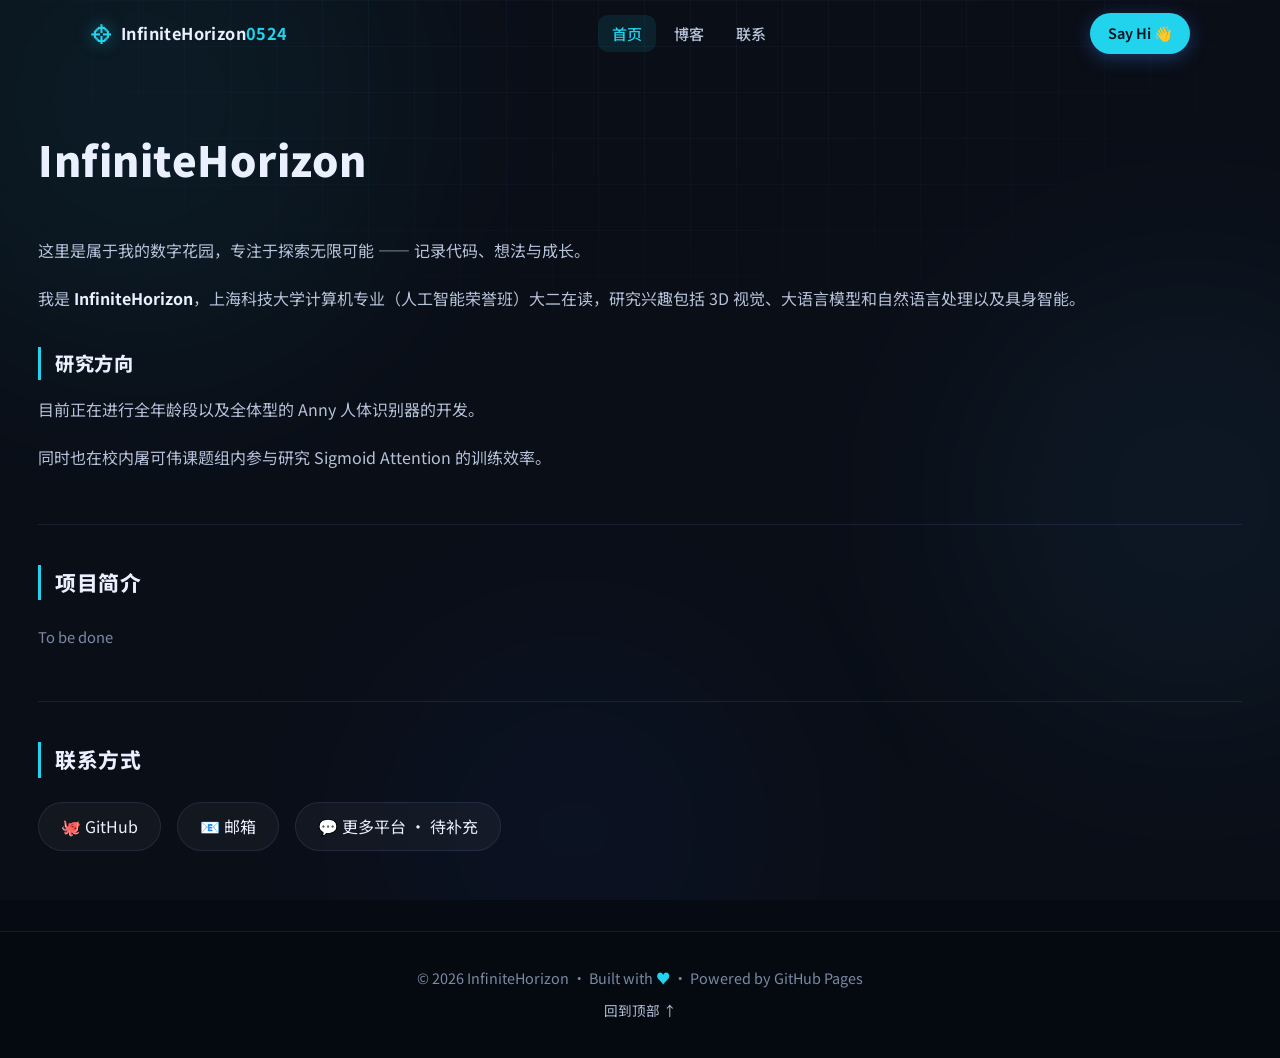
==== index.html @ fd617c14 "Initial Commit" ====
<!DOCTYPE html>
<html lang="zh-CN">
<head>
  <meta charset="UTF-8" />
  <meta name="viewport" content="width=device-width, initial-scale=1.0" />
  <title>InfiniteHorizon · 个人主页</title>
  <meta name="description" content="InfiniteHorizon 的个人主页 —— 开发者、创作者，持续探索无限可能。" />
  <meta name="author" content="InfiniteHorizon" />
  <meta name="theme-color" content="#0a0e17" />
  <meta property="og:title" content="InfiniteHorizon · 个人主页" />
  <meta property="og:description" content="开发者、创作者，持续探索无限可能。" />
  <meta property="og:type" content="website" />
  <!-- 引入字体与样式 -->
  <link rel="preconnect" href="https://fonts.googleapis.com" />
  <link rel="preconnect" href="https://fonts.gstatic.com" crossorigin />
  <link href="https://fonts.googleapis.com/css2?family=JetBrains+Mono:wght@400;500;700&family=Noto+Sans+SC:wght@400;500;700;900&display=swap" rel="stylesheet" />
  <link rel="icon" type="image/png" href="assets/images/favicon.png" />
  <link rel="stylesheet" href="css/style.css" />
</head>
<body>

  <!-- ==================== 背景装饰 ==================== -->
  <div class="bg" aria-hidden="true">
    <div class="bg-grid"></div>
    <div class="bg-orb bg-orb-1"></div>
    <div class="bg-orb bg-orb-2"></div>
    <div class="bg-orb bg-orb-3"></div>
  </div>

  <!-- ==================== 顶部导航 ==================== -->
  <header class="navbar" id="navbar">
    <nav class="nav-inner">
      <a href="#home" class="brand">
        <span class="brand-logo">&#8982;</span>
        <span class="brand-text">InfiniteHorizon<span class="brand-accent">0524</span></span>
      </a>
      <ul class="nav-links" id="navLinks">
        <li><a href="#home" class="nav-link active">首页</a></li>
        <li><a href="blog/index.html" class="nav-link">博客</a></li>
        <li><a href="#contact" class="nav-link">联系</a></li>
      </ul>
      <a href="#contact" class="nav-cta">Say Hi 👋</a>
      <button class="nav-toggle" id="navToggle" aria-label="切换菜单">
        <span></span><span></span><span></span>
      </button>
    </nav>
  </header>

  <main>
    <!-- ==================== 文章式首页：介绍 / 项目 / 博客 / 联系 ==================== -->
    <div class="article" id="home">
      <header class="article-head">
        <h1>InfiniteHorizon</h1>
        
      </header>

      <div class="prose">
        <p>这里是属于我的数字花园，专注于探索无限可能 —— 记录代码、想法与成长。</p>
        <p>我是 <strong>InfiniteHorizon</strong>，上海科技大学计算机专业（人工智能荣誉班）大二在读，研究兴趣包括 3D 视觉、大语言模型和自然语言处理以及具身智能。</p>
        <h2>研究方向</h2>
        <p>目前正在进行全年龄段以及全体型的 Anny 人体识别器的开发。</p>
        <p>同时也在校内屠可伟课题组内参与研究 Sigmoid Attention 的训练效率。</p>
      </div>

      <!-- ==================== 项目简介 ==================== -->
      <section id="projects" class="prose-section">
        <h2>项目简介</h2>
        <p class="prose-item-desc">To be done</p>
      </section>

      <!-- ==================== 联系方式 ==================== -->
      <section id="contact" class="prose-section">
        <h2>联系方式</h2>
        <div class="prose-contact">
          <a href="https://github.com/InfiniteHorizon0524" target="_blank" rel="noopener">🐙 GitHub</a>
          <a href="mailto:you@example.com">📧 邮箱</a>
          <a href="#">💬 更多平台 · 待补充</a>
        </div>
      </section>
    </div>
  </main>

  <!-- ==================== 页脚 ==================== -->
  <footer class="footer">
    <div class="footer-inner">
      <p class="footer-line1">© 2026 InfiniteHorizon · Built with <span class="gradient-text">♥</span> · Powered by GitHub Pages</p>
      <p class="footer-line2">
        <a href="#home">回到顶部 ↑</a>
      </p>
    </div>
  </footer>

  <script src="js/main.js"></script>
</body>
</html>
---- css/style.css ----
/* =====================================================================
   InfiniteHorizon · 个人主页样式
   主题：暗色背景 + 渐变科技风
   结构：1.变量  2.基础  3.背景  4.导航  5.通用区块
        6.Hero  7.关于  8.项目  9.博客  10.联系  11.页脚  12.动画  13.响应式
   ===================================================================== */

/* ---------- 1. 变量 ---------- */
:root {
  --bg-0: #060a12;          /* 页面最底层 */
  --bg-1: #0a0e17;          /* 主背景 */
  --bg-2: #101726;          /* 卡片背景 */
  --bg-glass: rgba(16, 23, 38, 0.55);

  --text-0: #eaf0ff;        /* 主文字 */
  --text-1: #b6c2d9;        /* 次级文字 */
  --text-2: #7c8aa5;        /* 弱文字 */

  --cyan: #22d3ee;       /* 主强调色：电光青 */
  --accent: #22d3ee;     /* 单一强调色（科技风单色主题） */

  /* 兼容旧引用：由「彩色渐变」改为「单色」 */
  --grad: var(--accent);
  --grad-soft: rgba(34, 211, 238, 0.12);

  --border: rgba(120, 150, 220, 0.14);
  --border-bright: rgba(34, 211, 238, 0.4);

  --radius: 16px;
  --shadow: 0 10px 40px rgba(0, 0, 0, 0.45);
  --glow: 0 0 40px rgba(59, 130, 246, 0.25);

  --font-sans: "Noto Sans SC", "PingFang SC", "Microsoft YaHei", system-ui, sans-serif;
  --font-mono: "JetBrains Mono", "Cascadia Code", Consolas, monospace;

  --nav-h: 68px;
}

/* ---------- 2. 基础 ---------- */
* { margin: 0; padding: 0; box-sizing: border-box; }

html { scroll-behavior: smooth; }

body {
  background: var(--bg-0);
  color: var(--text-0);
  font-family: var(--font-sans);
  line-height: 1.7;
  overflow-x: hidden;
  -webkit-font-smoothing: antialiased;
}

a { color: inherit; text-decoration: none; }
ul { list-style: none; }
code {
  font-family: var(--font-mono);
  font-size: 0.9em;
  color: var(--cyan);
  background: rgba(34, 211, 238, 0.1);
  padding: 0.1em 0.4em;
  border-radius: 6px;
}

section { position: relative; }
::selection { background: rgba(34, 211, 238, 0.3); }

/* 滚动条 */
::-webkit-scrollbar { width: 10px; }
::-webkit-scrollbar-track { background: var(--bg-0); }
::-webkit-scrollbar-thumb {
  background: var(--accent);
  border-radius: 10px;
}

/* ---------- 3. 背景装饰 ---------- */
.bg { position: fixed; inset: 0; z-index: -2; overflow: hidden; background: var(--bg-1); }

.bg-grid {
  position: absolute; inset: 0;
  background-image:
    linear-gradient(rgba(80, 120, 200, 0.06) 1px, transparent 1px),
    linear-gradient(90deg, rgba(80, 120, 200, 0.06) 1px, transparent 1px);
  background-size: 46px 46px;
  mask-image: radial-gradient(ellipse 80% 60% at 50% 0%, #000 30%, transparent 75%);
  -webkit-mask-image: radial-gradient(ellipse 80% 60% at 50% 0%, #000 30%, transparent 75%);
}

.bg-orb {
  position: absolute;
  border-radius: 50%;
  filter: blur(110px);
  opacity: 0.5;
  animation: orbFloat 16s ease-in-out infinite alternate;
}
.bg-orb-1 { width: 520px; height: 520px; background: rgba(34, 211, 238, 0.13); top: -160px; left: -120px; }
.bg-orb-2 { width: 460px; height: 460px; background: rgba(56, 189, 248, 0.12); top: 30%; right: -140px; animation-delay: -5s; }
.bg-orb-3 { width: 380px; height: 380px; background: rgba(37, 99, 235, 0.12); bottom: -120px; left: 30%; animation-delay: -9s; }

/* ---------- 4. 顶部导航 ---------- */
.navbar {
  position: fixed; top: 0; left: 0; right: 0;
  height: var(--nav-h);
  z-index: 100;
  display: flex; align-items: center;
  background: transparent;
  transition: background 0.3s ease, box-shadow 0.3s ease, border-color 0.3s ease;
  border-bottom: 1px solid transparent;
}
.navbar.scrolled {
  background: rgba(6, 10, 18, 0.72);
  backdrop-filter: blur(14px);
  -webkit-backdrop-filter: blur(14px);
  border-bottom-color: var(--border);
  box-shadow: 0 6px 30px rgba(0, 0, 0, 0.35);
}

.nav-inner {
  width: min(1100px, 92%);
  margin: 0 auto;
  display: flex; align-items: center; justify-content: space-between;
  gap: 16px;
}

.brand { display: flex; align-items: center; gap: 10px; font-weight: 700; font-size: 1.02rem; }
.brand-logo {
  font-size: 1.3rem; line-height: 1;
  background: var(--grad);
  -webkit-background-clip: text; background-clip: text;
  -webkit-text-fill-color: transparent;
  filter: drop-shadow(0 0 8px rgba(34, 211, 238, 0.5));
}
.brand-text { letter-spacing: 0.4px; white-space: nowrap; }
.brand-accent {
  background: var(--grad);
  -webkit-background-clip: text; background-clip: text;
  -webkit-text-fill-color: transparent;
}

.nav-links { display: flex; align-items: center; gap: 4px; }
.nav-link {
  padding: 8px 14px;
  border-radius: 10px;
  color: var(--text-1);
  font-size: 0.94rem;
  font-weight: 500;
  transition: color 0.25s ease, background 0.25s ease;
}
.nav-link:hover { color: var(--text-0); background: rgba(255, 255, 255, 0.06); }
.nav-link.active {
  color: var(--cyan);
  background: rgba(34, 211, 238, 0.1);
}

.nav-cta {
  padding: 8px 18px;
  border-radius: 999px;
  font-size: 0.9rem; font-weight: 600;
  color: #04121a;
  background: var(--grad);
  box-shadow: 0 4px 18px rgba(59, 130, 246, 0.35);
  transition: transform 0.25s ease, box-shadow 0.25s ease;
  white-space: nowrap;
}
.nav-cta:hover { transform: translateY(-2px); box-shadow: 0 8px 26px rgba(59, 130, 246, 0.5); }

/* 汉堡按钮 */
.nav-toggle {
  display: none;
  flex-direction: column; justify-content: center; gap: 5px;
  width: 42px; height: 42px;
  background: transparent; border: none; cursor: pointer;
  padding: 10px;
}
.nav-toggle span {
  display: block; height: 2px; width: 100%;
  background: var(--text-0);
  border-radius: 2px;
  transition: transform 0.3s ease, opacity 0.3s ease;
}
.nav-toggle.open span:nth-child(1) { transform: translateY(7px) rotate(45deg); }
.nav-toggle.open span:nth-child(2) { opacity: 0; }
.nav-toggle.open span:nth-child(3) { transform: translateY(-7px) rotate(-45deg); }

/* ---------- 5. 通用区块 ---------- */
.section { padding: 110px 0; scroll-margin-top: var(--nav-h); }

.section-inner { width: min(1100px, 92%); margin: 0 auto; }

.section-head { text-align: center; margin-bottom: 56px; }
.section-tag {
  font-family: var(--font-mono);
  font-size: 0.82rem;
  color: var(--cyan);
  background: rgba(34, 211, 238, 0.08);
  border: 1px solid rgba(34, 211, 238, 0.2);
  padding: 4px 14px; border-radius: 999px;
  display: inline-block; margin-bottom: 16px;
  letter-spacing: 0.5px;
}
.section-title {
  font-size: clamp(1.7rem, 4vw, 2.4rem);
  font-weight: 900; letter-spacing: 0.5px;
  background: var(--grad);
  -webkit-background-clip: text; background-clip: text;
  -webkit-text-fill-color: transparent;
}
.section-desc { color: var(--text-2); margin-top: 10px; font-size: 1rem; }

.section-more { text-align: center; margin-top: 44px; }

.card {
  background: var(--bg-glass);
  border: 1px solid var(--border);
  border-radius: var(--radius);
  backdrop-filter: blur(10px);
  -webkit-backdrop-filter: blur(10px);
  box-shadow: var(--shadow);
  transition: transform 0.3s ease, border-color 0.3s ease, box-shadow 0.3s ease;
}
.card:hover {
  transform: translateY(-6px);
  border-color: var(--border-bright);
  box-shadow: var(--shadow), var(--glow);
}

.gradient-text {
  background: var(--grad);
  -webkit-background-clip: text; background-clip: text;
  -webkit-text-fill-color: transparent;
}

/* ---------- 6. Hero ---------- */
.hero {
  min-height: 100vh;
  display: flex; align-items: center; justify-content: center;
  padding: 120px 0 80px;
  scroll-margin-top: 0;
}
.hero-inner { width: min(820px, 92%); margin: 0 auto; text-align: center; }

.hero-kicker {
  font-family: var(--font-mono);
  color: var(--text-2);
  font-size: 0.95rem;
  letter-spacing: 1px;
  margin-bottom: 22px;
}
.hero-title {
  font-size: clamp(2.1rem, 6vw, 3.6rem);
  font-weight: 900; line-height: 1.25;
  margin-bottom: 18px;
  letter-spacing: 0.5px;
}
.hero-typed {
  font-family: var(--font-mono);
  font-size: clamp(1rem, 2.6vw, 1.35rem);
  color: var(--text-1);
  margin-bottom: 26px;
  min-height: 1.8em;
}
.typed-prefix { color: var(--cyan); font-weight: 700; margin-right: 8px; }
.typed { color: var(--text-0); }
.caret {
  display: inline-block; width: 2px; margin-left: 2px;
  color: var(--cyan);
  animation: blink 1s step-end infinite;
}

.hero-sub {
  color: var(--text-1);
  font-size: 1.05rem;
  max-width: 620px; margin: 0 auto 34px;
}

.hero-actions { display: flex; justify-content: center; gap: 14px; flex-wrap: wrap; margin-bottom: 30px; }

.btn {
  display: inline-block;
  padding: 12px 28px;
  border-radius: 999px;
  font-weight: 600; font-size: 0.98rem;
  transition: transform 0.25s ease, box-shadow 0.25s ease, background 0.25s ease, border-color 0.25s ease;
  cursor: pointer;
}
.btn-primary {
  color: #04121a;
  background: var(--grad);
  box-shadow: 0 6px 24px rgba(59, 130, 246, 0.4);
}
.btn-primary:hover { transform: translateY(-3px); box-shadow: 0 10px 34px rgba(59, 130, 246, 0.55); }

.btn-ghost {
  color: var(--text-0);
  border: 1px solid var(--border-bright);
  background: rgba(34, 211, 238, 0.05);
}
.btn-ghost:hover {
  transform: translateY(-3px);
  border-color: var(--cyan);
  background: rgba(34, 211, 238, 0.12);
}

.btn-mini {
  padding: 7px 16px; font-size: 0.85rem; border-radius: 999px;
  color: var(--text-0);
  border: 1px solid var(--border-bright);
  background: rgba(34, 211, 238, 0.06);
  transition: transform 0.25s ease, background 0.25s ease, border-color 0.25s ease;
  cursor: pointer;
}
.btn-mini:hover { transform: translateY(-2px); border-color: var(--cyan); background: rgba(34, 211, 238, 0.14); }
.btn-mini.btn-ghost { border-color: var(--border); background: rgba(255,255,255,0.03); }
.btn-mini.btn-ghost:hover { border-color: var(--text-2); background: rgba(255,255,255,0.08); }

.hero-meta { display: flex; justify-content: center; gap: 10px; flex-wrap: wrap; }
.meta-chip {
  padding: 6px 16px;
  border-radius: 999px;
  border: 1px solid var(--border);
  background: rgba(255, 255, 255, 0.04);
  color: var(--text-1);
  font-size: 0.85rem;
  transition: border-color 0.25s ease, color 0.25s ease;
}
.meta-chip:hover { border-color: var(--border-bright); color: var(--text-0); }

/* 滚动提示 */
.scroll-hint {
  position: absolute; bottom: 34px; left: 50%; transform: translateX(-50%);
  opacity: 0.7;
  animation: fadeUp 2s ease-in-out infinite;
}
.scroll-mouse {
  display: block; width: 26px; height: 42px;
  border: 2px solid var(--text-2); border-radius: 14px;
  position: relative;
}
.scroll-dot {
  position: absolute; top: 8px; left: 50%; transform: translateX(-50%);
  width: 4px; height: 8px; border-radius: 4px;
  background: var(--cyan);
  animation: scrollDot 1.6s ease-in-out infinite;
}

/* ---------- 7. 关于我 ---------- */
.about-grid {
  display: grid; grid-template-columns: 1fr 1.2fr; gap: 28px;
}
.about-card { padding: 40px 34px; text-align: center; }
.about-avatar {
  width: 120px; height: 120px; margin: 0 auto 22px;
  border-radius: 50%;
  background: var(--grad);
  padding: 3px;
}
.avatar-placeholder {
  width: 100%; height: 100%;
  display: flex; align-items: center; justify-content: center;
  border-radius: 50%;
  background: var(--bg-1);
  font-weight: 900; font-size: 2.4rem; letter-spacing: 1px;
  color: var(--text-0);
}
.about-card h3 { font-size: 1.35rem; font-weight: 800; }
.about-role { color: var(--cyan); font-size: 0.95rem; margin: 6px 0 18px; }
.about-bio { color: var(--text-1); font-size: 0.98rem; text-align: left; }

.about-stats { padding: 40px 34px; }
.card-title { font-size: 1.1rem; margin-bottom: 26px; font-weight: 700; letter-spacing: 0.5px; }

.skill { margin-bottom: 22px; }
.skill:last-child { margin-bottom: 0; }
.skill-head {
  display: flex; justify-content: space-between;
  font-size: 0.9rem; color: var(--text-1); margin-bottom: 8px;
}
.skill-pct { font-family: var(--font-mono); color: var(--cyan); }
.skill-bar {
  height: 8px; border-radius: 99px;
  background: rgba(255, 255, 255, 0.06);
  overflow: hidden;
}
.skill-fill {
  display: block; height: 100%; width: 0;
  border-radius: 99px;
  background: var(--grad);
  box-shadow: 0 0 12px rgba(34, 211, 238, 0.5);
  transition: width 1.2s cubic-bezier(0.22, 1, 0.36, 1);
}

/* ---------- 8. 项目 ---------- */
.projects-grid {
  display: grid; grid-template-columns: repeat(auto-fill, minmax(250px, 1fr)); gap: 24px;
}
.project-card { padding: 28px 26px; display: flex; flex-direction: column; }
.project-top {
  display: flex; align-items: center; justify-content: space-between; margin-bottom: 18px;
}
.project-icon { font-size: 1.8rem; }
.project-lang {
  font-family: var(--font-mono); font-size: 0.75rem;
  color: var(--accent);
  background: rgba(34, 211, 238, 0.1);
  border: 1px solid rgba(34, 211, 238, 0.25);
  padding: 3px 10px; border-radius: 999px;
}
.project-title { font-size: 1.12rem; font-weight: 700; margin-bottom: 10px; }
.project-desc { color: var(--text-1); font-size: 0.92rem; flex: 1; margin-bottom: 18px; }
.project-meta {
  display: flex; gap: 18px;
  font-family: var(--font-mono); font-size: 0.82rem; color: var(--text-2);
  margin-bottom: 18px;
}
.project-links { display: flex; gap: 10px; }

/* ---------- 9. 博客 ---------- */
.blog-list { display: flex; flex-direction: column; gap: 18px; }
.blog-item {
  display: flex; align-items: center; gap: 24px;
  padding: 22px 28px;
}
.blog-item:hover .blog-title { color: var(--cyan); }
.blog-date {
  display: flex; flex-direction: column; align-items: center; justify-content: center;
  min-width: 64px; padding: 10px 6px;
  border-radius: 12px;
  background: var(--grad-soft);
  border: 1px solid var(--border);
}
.blog-day { font-size: 1.4rem; font-weight: 900; line-height: 1.1; }
.blog-month { font-size: 0.78rem; color: var(--text-2); text-transform: uppercase; letter-spacing: 1px; }
.blog-body { flex: 1; }
.blog-title { font-size: 1.08rem; font-weight: 700; transition: color 0.25s ease; }
.blog-excerpt { color: var(--text-2); font-size: 0.9rem; margin: 6px 0 8px; }
.blog-tag {
  font-size: 0.75rem; color: var(--cyan);
  background: rgba(34, 211, 238, 0.1);
  padding: 2px 10px; border-radius: 999px;
}
.blog-arrow { font-size: 1.3rem; color: var(--text-2); transition: transform 0.25s ease, color 0.25s ease; }
.blog-item:hover .blog-arrow { transform: translateX(6px); color: var(--cyan); }

/* ---------- 10. 联系 ---------- */
.contact-grid {
  display: grid; grid-template-columns: repeat(auto-fit, minmax(230px, 1fr)); gap: 24px;
}
.contact-card { padding: 34px 28px; text-align: center; }
.contact-icon { font-size: 2.2rem; display: block; margin-bottom: 12px; }
.contact-card h3 { font-size: 1.1rem; font-weight: 700; margin-bottom: 6px; }
.contact-card p { color: var(--text-2); font-size: 0.9rem; margin-bottom: 18px; }

/* ---------- 11. 页脚 ---------- */
.footer {
  border-top: 1px solid var(--border);
  padding: 34px 0;
  text-align: center;
  background: rgba(6, 10, 18, 0.6);
}
.footer-inner { width: min(1100px, 92%); margin: 0 auto; }
.footer-line1 { color: var(--text-2); font-size: 0.9rem; }
.footer-line2 { margin-top: 6px; }
.footer-line2 a { color: var(--text-1); font-size: 0.85rem; transition: color 0.25s ease; }
.footer-line2 a:hover { color: var(--cyan); }

/* ---------- 12. 动画 ---------- */
@keyframes blink { 50% { opacity: 0; } }
@keyframes orbFloat {
  from { transform: translate(0, 0) scale(1); }
  to   { transform: translate(40px, -30px) scale(1.15); }
}
@keyframes scrollDot {
  0%   { transform: translate(-50%, 0); opacity: 1; }
  70%  { transform: translate(-50%, 16px); opacity: 0; }
  100% { transform: translate(-50%, 0); opacity: 0; }
}
@keyframes fadeUp {
  0%, 100% { transform: translateX(-50%) translateY(0); }
  50%      { transform: translateX(-50%) translateY(8px); }
}

/* 滚动显现 */
.reveal {
  opacity: 0;
  transform: translateY(28px);
  transition: opacity 0.7s ease, transform 0.7s ease;
}
.reveal.visible { opacity: 1; transform: translateY(0); }

/* ---------- 13. 响应式 ---------- */
@media (max-width: 860px) {
  .nav-links, .nav-cta { display: none; }
  .nav-toggle { display: flex; }

  .nav-links.open {
    display: flex;
    position: absolute; top: var(--nav-h); left: 0; right: 0;
    flex-direction: column; align-items: stretch; gap: 4px;
    padding: 16px 4%;
    background: rgba(6, 10, 18, 0.95);
    backdrop-filter: blur(16px);
    -webkit-backdrop-filter: blur(16px);
    border-bottom: 1px solid var(--border);
    animation: menuDrop 0.3s ease;
  }
  .nav-link { padding: 12px 16px; }
  .nav-link.active { background: rgba(34, 211, 238, 0.12); }

  .about-grid { grid-template-columns: 1fr; }
  .blog-item { flex-wrap: wrap; }
  .blog-arrow { display: none; }
}

@media (max-width: 560px) {
  .section { padding: 80px 0; }
  .hero-actions .btn { padding: 11px 22px; }
  .contact-grid { grid-template-columns: 1fr; }
}

@keyframes menuDrop {
  from { opacity: 0; transform: translateY(-10px); }
  to   { opacity: 1; transform: translateY(0); }
}

/* 减少动效偏好 */
@media (prefers-reduced-motion: reduce) {
  * { animation: none !important; transition: none !important; }
  .reveal { opacity: 1; transform: none; }
}

/* ---------- 14. 子页面（博客 / 404） ---------- */
.subpage .navbar { background: rgba(6, 10, 18, 0.72); backdrop-filter: blur(14px); border-bottom-color: var(--border); }

.subpage-hero { padding-top: calc(var(--nav-h) + 60px); min-height: auto; }

/* 博客分类筛选 */
.blog-filters { display: flex; justify-content: center; gap: 10px; flex-wrap: wrap; margin-bottom: 36px; }
.filter-chip {
  padding: 7px 18px;
  border-radius: 999px;
  border: 1px solid var(--border);
  background: rgba(255, 255, 255, 0.04);
  color: var(--text-1);
  font-size: 0.88rem; font-family: var(--font-sans);
  cursor: pointer;
  transition: all 0.25s ease;
}
.filter-chip:hover { border-color: var(--border-bright); color: var(--text-0); }
.filter-chip.active {
  background: var(--grad);
  color: #04121a;
  border-color: transparent;
  font-weight: 600;
}

.page-list { margin-bottom: 20px; }

/* 404 页 */
.error-page {
  min-height: 100vh;
  display: flex; align-items: center; justify-content: center;
  padding: 60px 0;
}
.error-inner { width: min(640px, 92%); margin: 0 auto; text-align: center; }
.error-code {
  font-family: var(--font-mono);
  font-size: clamp(6rem, 22vw, 11rem);
  font-weight: 900; line-height: 1;
  letter-spacing: 4px;
  color: var(--text-0);
  text-shadow: 0 0 60px rgba(59, 130, 246, 0.35);
  margin-bottom: 16px;
}
.error-title { font-size: clamp(1.5rem, 4vw, 2rem); font-weight: 800; margin-bottom: 14px; }
.error-desc { color: var(--text-1); margin-bottom: 32px; }

/* ---------- 15. 文章式排版（首页） ---------- */
.article {
  width: min(1280px, 94%);
  margin: 0 auto;
  padding: calc(var(--nav-h) + 56px) 0 80px;
  scroll-margin-top: var(--nav-h);
}

.article-head { margin-bottom: 40px; }
.article-head h1 {
  font-size: clamp(2rem, 5vw, 2.6rem);
  font-weight: 900;
  letter-spacing: 0.5px;
  margin-bottom: 10px;
}
.article-role { color: var(--accent); font-weight: 600; font-size: 1.05rem; margin-bottom: 12px; }
.article-meta { color: var(--text-2); font-size: 0.9rem; }
.article-meta a { color: var(--text-1); border-bottom: 1px solid var(--border-bright); transition: color 0.25s ease; }
.article-meta a:hover { color: var(--accent); }
.meta-sep { margin: 0 8px; opacity: 0.6; }

.prose p {
  color: var(--text-1);
  font-size: 1rem;
  line-height: 1.9;
  margin-bottom: 1.1em;
}
.prose p:last-child { margin-bottom: 0; }
.prose strong { color: var(--text-0); }
.prose h2 {
  font-size: 1.2rem;
  font-weight: 800;
  letter-spacing: 0.5px;
  margin: 34px 0 14px;
  padding-left: 14px;
  border-left: 3px solid var(--accent);
}

.prose-section {
  margin-top: 52px;
  padding-top: 40px;
  border-top: 1px solid var(--border);
  scroll-margin-top: calc(var(--nav-h) + 12px);
}
.prose-section h2 {
  font-size: 1.3rem;
  font-weight: 800;
  letter-spacing: 0.5px;
  margin-bottom: 24px;
  padding-left: 14px;
  border-left: 3px solid var(--accent);
}

.prose-list { list-style: none; }
.prose-item {
  padding: 16px 0;
  border-bottom: 1px dashed var(--border);
}
.prose-item:last-child { border-bottom: none; }
.prose-item-title {
  font-weight: 700;
  font-size: 1.06rem;
  color: var(--text-0);
  transition: color 0.25s ease;
}
.prose-item-title:hover { color: var(--accent); }
.prose-tag {
  font-family: var(--font-mono);
  font-size: 0.7rem;
  color: var(--accent);
  background: rgba(34, 211, 238, 0.1);
  border: 1px solid rgba(34, 211, 238, 0.25);
  padding: 2px 10px;
  border-radius: 999px;
  margin-left: 10px;
  vertical-align: 2px;
  white-space: nowrap;
}
.prose-item-desc { color: var(--text-2); font-size: 0.92rem; margin: 6px 0 0; max-width: 76ch; }
.prose-item-meta {
  color: var(--text-2);
  font-size: 0.85rem;
  margin-left: 10px;
  font-family: var(--font-mono);
}
.prose-more { margin-top: 22px; font-size: 0.95rem; }
.prose-more a { color: var(--accent); transition: opacity 0.25s ease; }
.prose-more a:hover { opacity: 0.8; }

.prose-contact { display: flex; gap: 16px; flex-wrap: wrap; }
.prose-contact a {
  color: var(--text-0);
  border: 1px solid var(--border);
  border-radius: 999px;
  padding: 10px 22px;
  background: rgba(255, 255, 255, 0.04);
  transition: border-color 0.25s ease, color 0.25s ease, transform 0.25s ease;
}
.prose-contact a:hover { border-color: var(--accent); color: var(--accent); transform: translateY(-2px); }

@media (max-width: 560px) {
  .article { padding-top: calc(var(--nav-h) + 32px); }
  .prose-item-desc { margin-top: 8px; }
  .prose-tag { margin-left: 0; margin-top: 6px; display: inline-block; }
}
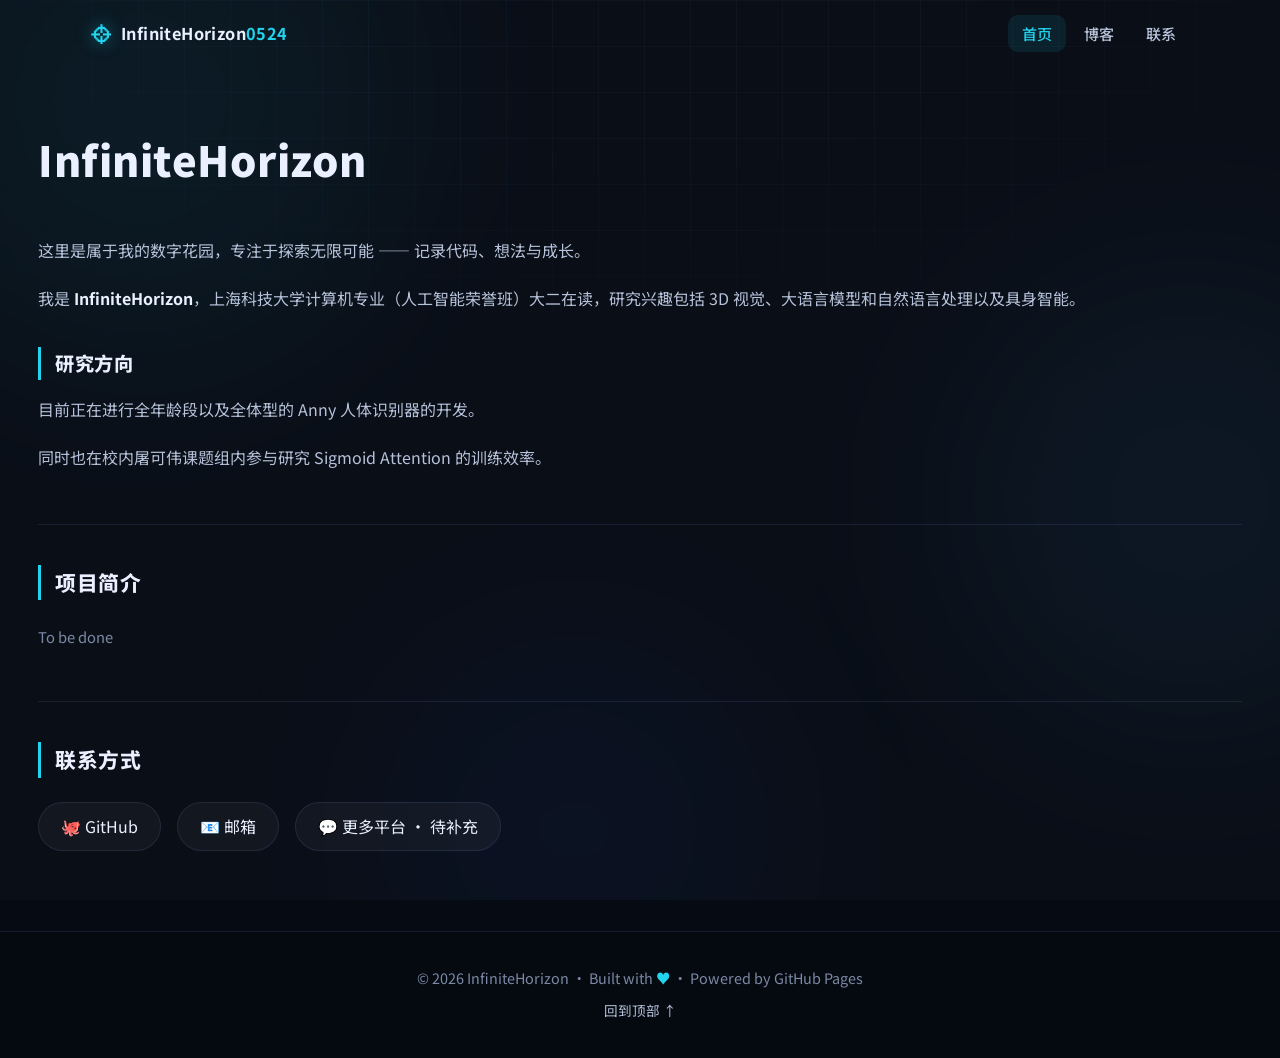
==== commit 666f43e0: "update frontier" ====
--- a/index.html
+++ b/index.html
@@ -39,10 +39,7 @@
         <li><a href="blog/index.html" class="nav-link">博客</a></li>
         <li><a href="#contact" class="nav-link">联系</a></li>
       </ul>
-      <a href="#contact" class="nav-cta">Say Hi 👋</a>
-      <button class="nav-toggle" id="navToggle" aria-label="切换菜单">
-        <span></span><span></span><span></span>
-      </button>
+      
     </nav>
   </header>
 
@@ -73,7 +70,7 @@
         <h2>联系方式</h2>
         <div class="prose-contact">
           <a href="https://github.com/InfiniteHorizon0524" target="_blank" rel="noopener">🐙 GitHub</a>
-          <a href="mailto:you@example.com">📧 邮箱</a>
+          <a href="mailto:jiangxy2025@shanghaitech.edu.cn">📧 邮箱</a>
           <a href="#">💬 更多平台 · 待补充</a>
         </div>
       </section>
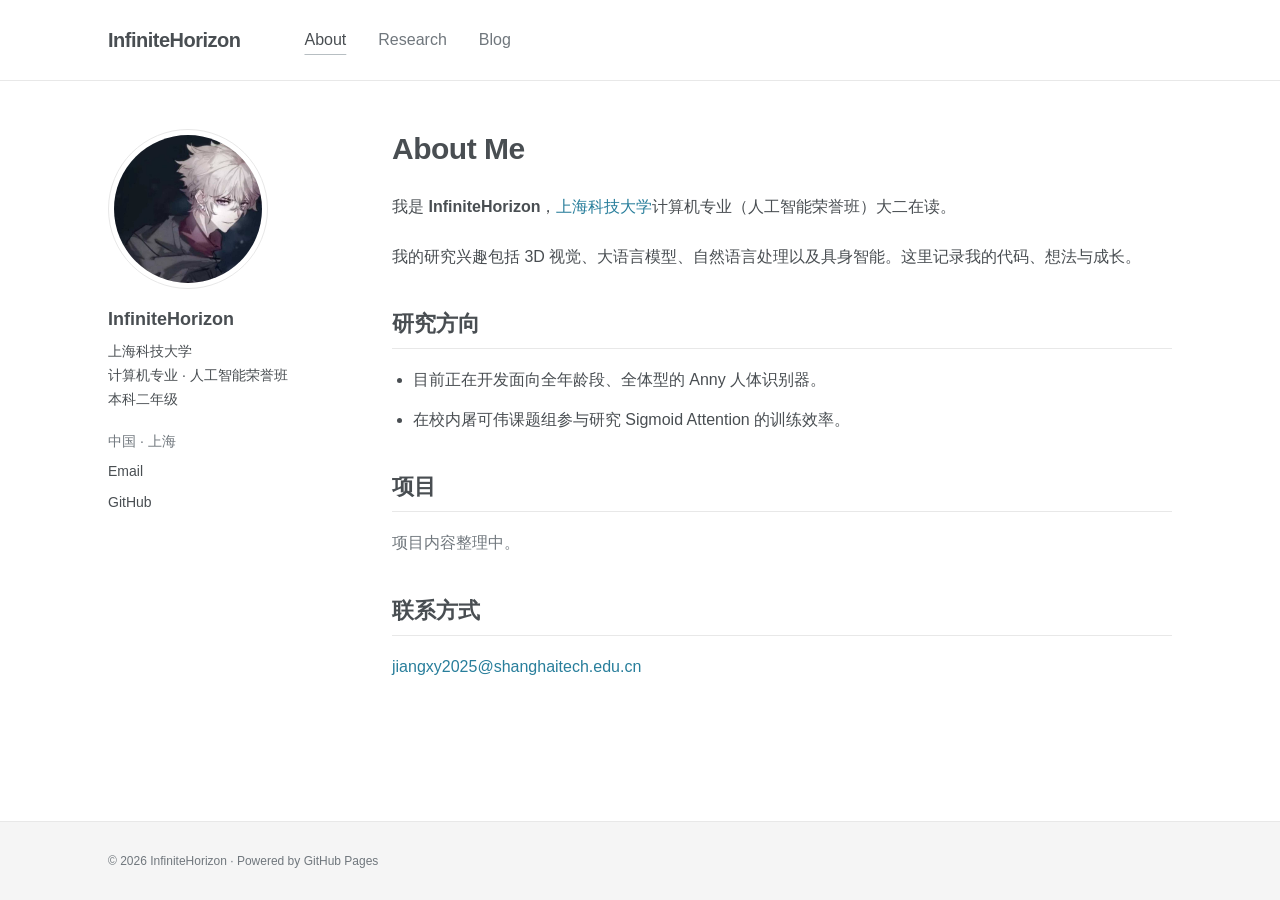
==== commit 46b0fa37: "change ui" ====
--- a/index.html
+++ b/index.html
@@ -4,89 +4,59 @@
   <meta charset="UTF-8" />
   <meta name="viewport" content="width=device-width, initial-scale=1.0" />
   <title>InfiniteHorizon · 个人主页</title>
-  <meta name="description" content="InfiniteHorizon 的个人主页 —— 开发者、创作者，持续探索无限可能。" />
-  <meta name="author" content="InfiniteHorizon" />
-  <meta name="theme-color" content="#0a0e17" />
-  <meta property="og:title" content="InfiniteHorizon · 个人主页" />
-  <meta property="og:description" content="开发者、创作者，持续探索无限可能。" />
-  <meta property="og:type" content="website" />
-  <!-- 引入字体与样式 -->
-  <link rel="preconnect" href="https://fonts.googleapis.com" />
-  <link rel="preconnect" href="https://fonts.gstatic.com" crossorigin />
-  <link href="https://fonts.googleapis.com/css2?family=JetBrains+Mono:wght@400;500;700&family=Noto+Sans+SC:wght@400;500;700;900&display=swap" rel="stylesheet" />
+  <meta name="description" content="InfiniteHorizon，上海科技大学计算机专业本科生。研究兴趣包括 3D 视觉、大语言模型、自然语言处理与具身智能。" />
+  <meta name="theme-color" content="#ffffff" />
   <link rel="icon" type="image/png" href="assets/images/favicon.png" />
   <link rel="stylesheet" href="css/style.css" />
 </head>
 <body>
-
-  <!-- ==================== 背景装饰 ==================== -->
-  <div class="bg" aria-hidden="true">
-    <div class="bg-grid"></div>
-    <div class="bg-orb bg-orb-1"></div>
-    <div class="bg-orb bg-orb-2"></div>
-    <div class="bg-orb bg-orb-3"></div>
-  </div>
-
-  <!-- ==================== 顶部导航 ==================== -->
-  <header class="navbar" id="navbar">
-    <nav class="nav-inner">
-      <a href="#home" class="brand">
-        <span class="brand-logo">&#8982;</span>
-        <span class="brand-text">InfiniteHorizon<span class="brand-accent">0524</span></span>
-      </a>
-      <ul class="nav-links" id="navLinks">
-        <li><a href="#home" class="nav-link active">首页</a></li>
-        <li><a href="blog/index.html" class="nav-link">博客</a></li>
-        <li><a href="#contact" class="nav-link">联系</a></li>
+  <a class="skip-link" href="#main">跳转到正文</a>
+  <header class="masthead">
+    <nav class="navigation" aria-label="主导航">
+      <a class="site-title" href="./">InfiniteHorizon</a>
+      <ul class="nav-links">
+        <li><a href="./" aria-current="page">About</a></li>
+        <li><a href="./#research">Research</a></li>
+        <li><a href="blog/index.html">Blog</a></li>
       </ul>
-      
     </nav>
   </header>
-
-  <main>
-    <!-- ==================== 文章式首页：介绍 / 项目 / 博客 / 联系 ==================== -->
-    <div class="article" id="home">
-      <header class="article-head">
-        <h1>InfiniteHorizon</h1>
-        
-      </header>
-
-      <div class="prose">
-        <p>这里是属于我的数字花园，专注于探索无限可能 —— 记录代码、想法与成长。</p>
-        <p>我是 <strong>InfiniteHorizon</strong>，上海科技大学计算机专业（人工智能荣誉班）大二在读，研究兴趣包括 3D 视觉、大语言模型和自然语言处理以及具身智能。</p>
-        <h2>研究方向</h2>
-        <p>目前正在进行全年龄段以及全体型的 Anny 人体识别器的开发。</p>
-        <p>同时也在校内屠可伟课题组内参与研究 Sigmoid Attention 的训练效率。</p>
+  <main class="page-layout" id="main">
+    <aside class="profile" aria-label="个人信息">
+      <img class="profile-avatar" src="assets/images/icon.jpg" alt="InfiniteHorizon 的头像" width="160" height="160" />
+      <div class="profile-info">
+        <h2 class="profile-name">InfiniteHorizon</h2>
+        <p class="profile-bio">上海科技大学<br />计算机专业 · 人工智能荣誉班<br />本科二年级</p>
+        <ul class="profile-links">
+          <li class="profile-location">中国 · 上海</li>
+          <li><a href="mailto:jiangxy2025@shanghaitech.edu.cn">Email</a></li>
+          <li><a href="https://github.com/InfiniteHorizon0524" target="_blank" rel="noopener noreferrer">GitHub</a></li>
+        </ul>
       </div>
-
-      <!-- ==================== 项目简介 ==================== -->
-      <section id="projects" class="prose-section">
-        <h2>项目简介</h2>
-        <p class="prose-item-desc">To be done</p>
+    </aside>
+    <article class="page-content" id="home">
+      <h1>About Me</h1>
+      <p>我是 <strong>InfiniteHorizon</strong>，<a href="https://www.shanghaitech.edu.cn/">上海科技大学</a>计算机专业（人工智能荣誉班）大二在读。</p>
+      <p>我的研究兴趣包括 3D 视觉、大语言模型、自然语言处理以及具身智能。这里记录我的代码、想法与成长。</p>
+      <section id="research" aria-labelledby="research-title">
+        <h2 id="research-title">研究方向</h2>
+        <ul class="research-list">
+          <li>目前正在开发面向全年龄段、全体型的 Anny 人体识别器。</li>
+          <li>在校内屠可伟课题组参与研究 Sigmoid Attention 的训练效率。</li>
+        </ul>
       </section>
-
-      <!-- ==================== 联系方式 ==================== -->
-      <section id="contact" class="prose-section">
-        <h2>联系方式</h2>
-        <div class="prose-contact">
-          <a href="https://github.com/InfiniteHorizon0524" target="_blank" rel="noopener">🐙 GitHub</a>
-          <a href="mailto:jiangxy2025@shanghaitech.edu.cn">📧 邮箱</a>
-          <a href="#">💬 更多平台 · 待补充</a>
-        </div>
+      <section id="projects" aria-labelledby="projects-title">
+        <h2 id="projects-title">项目</h2>
+        <p class="muted">项目内容整理中。</p>
       </section>
-    </div>
+      <section id="contact" aria-labelledby="contact-title">
+        <h2 id="contact-title">联系方式</h2>
+        <p><a href="mailto:jiangxy2025@shanghaitech.edu.cn">jiangxy2025@shanghaitech.edu.cn</a></p>
+      </section>
+    </article>
   </main>
-
-  <!-- ==================== 页脚 ==================== -->
   <footer class="footer">
-    <div class="footer-inner">
-      <p class="footer-line1">© 2026 InfiniteHorizon · Built with <span class="gradient-text">♥</span> · Powered by GitHub Pages</p>
-      <p class="footer-line2">
-        <a href="#home">回到顶部 ↑</a>
-      </p>
-    </div>
+    <div class="footer-inner">© 2026 InfiniteHorizon · Powered by <a href="https://pages.github.com/">GitHub Pages</a></div>
   </footer>
-
-  <script src="js/main.js"></script>
 </body>
 </html>
--- a/css/style.css
+++ b/css/style.css
@@ -1,680 +1,100 @@
-/* =====================================================================
-   InfiniteHorizon · 个人主页样式
-   主题：暗色背景 + 渐变科技风
-   结构：1.变量  2.基础  3.背景  4.导航  5.通用区块
-        6.Hero  7.关于  8.项目  9.博客  10.联系  11.页脚  12.动画  13.响应式
-   ===================================================================== */
-
-/* ---------- 1. 变量 ---------- */
 :root {
-  --bg-0: #060a12;          /* 页面最底层 */
-  --bg-1: #0a0e17;          /* 主背景 */
-  --bg-2: #101726;          /* 卡片背景 */
-  --bg-glass: rgba(16, 23, 38, 0.55);
-
-  --text-0: #eaf0ff;        /* 主文字 */
-  --text-1: #b6c2d9;        /* 次级文字 */
-  --text-2: #7c8aa5;        /* 弱文字 */
-
-  --cyan: #22d3ee;       /* 主强调色：电光青 */
-  --accent: #22d3ee;     /* 单一强调色（科技风单色主题） */
-
-  /* 兼容旧引用：由「彩色渐变」改为「单色」 */
-  --grad: var(--accent);
-  --grad-soft: rgba(34, 211, 238, 0.12);
-
-  --border: rgba(120, 150, 220, 0.14);
-  --border-bright: rgba(34, 211, 238, 0.4);
-
-  --radius: 16px;
-  --shadow: 0 10px 40px rgba(0, 0, 0, 0.45);
-  --glow: 0 0 40px rgba(59, 130, 246, 0.25);
-
-  --font-sans: "Noto Sans SC", "PingFang SC", "Microsoft YaHei", system-ui, sans-serif;
-  --font-mono: "JetBrains Mono", "Cascadia Code", Consolas, monospace;
-
-  --nav-h: 68px;
+  color-scheme: light;
+  --text: #494e52;
+  --muted: #70777d;
+  --link: #287e9b;
+  --border: #e8e8e8;
+  --width: 1120px;
 }
 
-/* ---------- 2. 基础 ---------- */
-* { margin: 0; padding: 0; box-sizing: border-box; }
-
-html { scroll-behavior: smooth; }
-
+* { box-sizing: border-box; }
+html { scroll-padding-top: 24px; }
 body {
-  background: var(--bg-0);
-  color: var(--text-0);
-  font-family: var(--font-sans);
-  line-height: 1.7;
-  overflow-x: hidden;
+  margin: 0;
+  min-height: 100vh;
+  display: flex;
+  flex-direction: column;
+  background: #fff;
+  color: var(--text);
+  font-family: -apple-system, BlinkMacSystemFont, "Segoe UI", "PingFang SC", "Microsoft YaHei", sans-serif;
+  font-size: 16px;
+  line-height: 1.85;
   -webkit-font-smoothing: antialiased;
 }
+a { color: var(--link); text-decoration: none; text-underline-offset: 3px; }
+a:hover { text-decoration: underline; }
+a:focus-visible { outline: 2px solid var(--link); outline-offset: 5px; }
+::selection { background: #dceef4; }
+.skip-link { position: absolute; top: 8px; left: 16px; padding: 6px 12px; background: #fff; transform: translateY(-160%); }
+.skip-link:focus { transform: translateY(0); }
+.masthead { border-bottom: 1px solid var(--border); }
+.navigation {
+  max-width: var(--width);
+  min-height: 80px;
+  margin: auto;
+  padding: 16px 28px;
+  display: flex;
+  align-items: center;
+  gap: 64px;
+}
+.site-title { font-size: 20px; font-weight: 700; letter-spacing: -0.5px; }
+.navigation a { color: var(--text); }
+.nav-links { display: flex; flex-wrap: wrap; gap: 32px; margin: 0; padding: 0; list-style: none; }
+.nav-links a { display: block; padding: 5px 0; color: var(--muted); }
+.nav-links a[aria-current="page"] { color: var(--text); text-decoration: underline; text-decoration-color: #b7bec2; text-underline-offset: 9px; }
+.page-layout {
+  display: grid;
+  grid-template-columns: 220px minmax(0, 1fr);
+  gap: 64px;
+  width: 100%;
+  max-width: var(--width);
+  margin: 0 auto;
+  padding: 48px 28px 80px;
+  flex: 1;
+  align-items: start;
+}
+.profile { font-size: 14px; line-height: 1.7; }
+.profile-avatar { display: block; width: 160px; height: 160px; border-radius: 50%; object-fit: cover; padding: 5px; border: 1px solid var(--border); }
+.profile-name { margin: 18px 0 8px; font-size: 18px; line-height: 1.4; }
+.profile-bio { margin: 0 0 18px; }
+.profile-links { padding: 0; margin: 0; list-style: none; }
+.profile-links li { margin: 7px 0; }
+.profile-links a { color: var(--text); }
+.profile-location { color: var(--muted); }
+.page-content { min-width: 0; }
+h1 { font-size: 30px; line-height: 1.3; letter-spacing: -0.5px; margin: 0 0 24px; }
+h2 { font-size: 22px; line-height: 1.5; margin: 36px 0 16px; }
+.page-content section h2 { padding-bottom: 8px; border-bottom: 1px solid var(--border); }
+p { margin: 0 0 20px; }
+.research-list { margin: 0; padding-left: 1.3em; }
+.research-list li + li { margin-top: 10px; }
+.muted, .empty-state { color: var(--muted); }
+.empty-state { padding: 24px 0; border-top: 1px solid var(--border); border-bottom: 1px solid var(--border); margin: 28px 0; }
+.page-content a { overflow-wrap: anywhere; }
+.footer { background: #f5f5f5; border-top: 1px solid var(--border); color: var(--muted); font-size: 12px; }
+.footer-inner { max-width: var(--width); margin: auto; padding: 28px; }
+.footer a { color: inherit; }
+.error-page { width: min(100%, 720px); margin: auto; padding: 64px 28px 96px; flex: 1; }
+.error-code { color: var(--muted); font-size: 64px; line-height: 1; margin-bottom: 24px; }
 
-a { color: inherit; text-decoration: none; }
-ul { list-style: none; }
-code {
-  font-family: var(--font-mono);
-  font-size: 0.9em;
-  color: var(--cyan);
-  background: rgba(34, 211, 238, 0.1);
-  padding: 0.1em 0.4em;
-  border-radius: 6px;
+@media (max-width: 760px) {
+  .navigation { gap: 24px; flex-wrap: wrap; padding: 16px 24px; }
+  .nav-links { gap: 24px; }
+  .page-layout { grid-template-columns: 1fr; gap: 36px; padding: 32px 24px 56px; }
+  .profile { display: flex; align-items: flex-start; gap: 20px; padding-bottom: 28px; border-bottom: 1px solid var(--border); }
+  .profile-avatar { width: 96px; height: 96px; flex-shrink: 0; }
+  .profile-name { margin-top: 0; }
+  .profile-bio { margin-bottom: 10px; }
+  .profile-links { display: flex; flex-wrap: wrap; column-gap: 16px; }
+  .profile-links li { margin: 0; }
+  h1 { font-size: 27px; }
+  h2 { font-size: 21px; }
+  .footer-inner { padding: 24px; }
 }
 
-section { position: relative; }
-::selection { background: rgba(34, 211, 238, 0.3); }
-
-/* 滚动条 */
-::-webkit-scrollbar { width: 10px; }
-::-webkit-scrollbar-track { background: var(--bg-0); }
-::-webkit-scrollbar-thumb {
-  background: var(--accent);
-  border-radius: 10px;
+@media (max-width: 380px) {
+  .navigation { gap: 8px; }
+  .site-title { width: 100%; }
+  .profile { gap: 14px; }
+  .profile-avatar { width: 72px; height: 72px; }
 }
-
-/* ---------- 3. 背景装饰 ---------- */
-.bg { position: fixed; inset: 0; z-index: -2; overflow: hidden; background: var(--bg-1); }
-
-.bg-grid {
-  position: absolute; inset: 0;
-  background-image:
-    linear-gradient(rgba(80, 120, 200, 0.06) 1px, transparent 1px),
-    linear-gradient(90deg, rgba(80, 120, 200, 0.06) 1px, transparent 1px);
-  background-size: 46px 46px;
-  mask-image: radial-gradient(ellipse 80% 60% at 50% 0%, #000 30%, transparent 75%);
-  -webkit-mask-image: radial-gradient(ellipse 80% 60% at 50% 0%, #000 30%, transparent 75%);
-}
-
-.bg-orb {
-  position: absolute;
-  border-radius: 50%;
-  filter: blur(110px);
-  opacity: 0.5;
-  animation: orbFloat 16s ease-in-out infinite alternate;
-}
-.bg-orb-1 { width: 520px; height: 520px; background: rgba(34, 211, 238, 0.13); top: -160px; left: -120px; }
-.bg-orb-2 { width: 460px; height: 460px; background: rgba(56, 189, 248, 0.12); top: 30%; right: -140px; animation-delay: -5s; }
-.bg-orb-3 { width: 380px; height: 380px; background: rgba(37, 99, 235, 0.12); bottom: -120px; left: 30%; animation-delay: -9s; }
-
-/* ---------- 4. 顶部导航 ---------- */
-.navbar {
-  position: fixed; top: 0; left: 0; right: 0;
-  height: var(--nav-h);
-  z-index: 100;
-  display: flex; align-items: center;
-  background: transparent;
-  transition: background 0.3s ease, box-shadow 0.3s ease, border-color 0.3s ease;
-  border-bottom: 1px solid transparent;
-}
-.navbar.scrolled {
-  background: rgba(6, 10, 18, 0.72);
-  backdrop-filter: blur(14px);
-  -webkit-backdrop-filter: blur(14px);
-  border-bottom-color: var(--border);
-  box-shadow: 0 6px 30px rgba(0, 0, 0, 0.35);
-}
-
-.nav-inner {
-  width: min(1100px, 92%);
-  margin: 0 auto;
-  display: flex; align-items: center; justify-content: space-between;
-  gap: 16px;
-}
-
-.brand { display: flex; align-items: center; gap: 10px; font-weight: 700; font-size: 1.02rem; }
-.brand-logo {
-  font-size: 1.3rem; line-height: 1;
-  background: var(--grad);
-  -webkit-background-clip: text; background-clip: text;
-  -webkit-text-fill-color: transparent;
-  filter: drop-shadow(0 0 8px rgba(34, 211, 238, 0.5));
-}
-.brand-text { letter-spacing: 0.4px; white-space: nowrap; }
-.brand-accent {
-  background: var(--grad);
-  -webkit-background-clip: text; background-clip: text;
-  -webkit-text-fill-color: transparent;
-}
-
-.nav-links { display: flex; align-items: center; gap: 4px; }
-.nav-link {
-  padding: 8px 14px;
-  border-radius: 10px;
-  color: var(--text-1);
-  font-size: 0.94rem;
-  font-weight: 500;
-  transition: color 0.25s ease, background 0.25s ease;
-}
-.nav-link:hover { color: var(--text-0); background: rgba(255, 255, 255, 0.06); }
-.nav-link.active {
-  color: var(--cyan);
-  background: rgba(34, 211, 238, 0.1);
-}
-
-.nav-cta {
-  padding: 8px 18px;
-  border-radius: 999px;
-  font-size: 0.9rem; font-weight: 600;
-  color: #04121a;
-  background: var(--grad);
-  box-shadow: 0 4px 18px rgba(59, 130, 246, 0.35);
-  transition: transform 0.25s ease, box-shadow 0.25s ease;
-  white-space: nowrap;
-}
-.nav-cta:hover { transform: translateY(-2px); box-shadow: 0 8px 26px rgba(59, 130, 246, 0.5); }
-
-/* 汉堡按钮 */
-.nav-toggle {
-  display: none;
-  flex-direction: column; justify-content: center; gap: 5px;
-  width: 42px; height: 42px;
-  background: transparent; border: none; cursor: pointer;
-  padding: 10px;
-}
-.nav-toggle span {
-  display: block; height: 2px; width: 100%;
-  background: var(--text-0);
-  border-radius: 2px;
-  transition: transform 0.3s ease, opacity 0.3s ease;
-}
-.nav-toggle.open span:nth-child(1) { transform: translateY(7px) rotate(45deg); }
-.nav-toggle.open span:nth-child(2) { opacity: 0; }
-.nav-toggle.open span:nth-child(3) { transform: translateY(-7px) rotate(-45deg); }
-
-/* ---------- 5. 通用区块 ---------- */
-.section { padding: 110px 0; scroll-margin-top: var(--nav-h); }
-
-.section-inner { width: min(1100px, 92%); margin: 0 auto; }
-
-.section-head { text-align: center; margin-bottom: 56px; }
-.section-tag {
-  font-family: var(--font-mono);
-  font-size: 0.82rem;
-  color: var(--cyan);
-  background: rgba(34, 211, 238, 0.08);
-  border: 1px solid rgba(34, 211, 238, 0.2);
-  padding: 4px 14px; border-radius: 999px;
-  display: inline-block; margin-bottom: 16px;
-  letter-spacing: 0.5px;
-}
-.section-title {
-  font-size: clamp(1.7rem, 4vw, 2.4rem);
-  font-weight: 900; letter-spacing: 0.5px;
-  background: var(--grad);
-  -webkit-background-clip: text; background-clip: text;
-  -webkit-text-fill-color: transparent;
-}
-.section-desc { color: var(--text-2); margin-top: 10px; font-size: 1rem; }
-
-.section-more { text-align: center; margin-top: 44px; }
-
-.card {
-  background: var(--bg-glass);
-  border: 1px solid var(--border);
-  border-radius: var(--radius);
-  backdrop-filter: blur(10px);
-  -webkit-backdrop-filter: blur(10px);
-  box-shadow: var(--shadow);
-  transition: transform 0.3s ease, border-color 0.3s ease, box-shadow 0.3s ease;
-}
-.card:hover {
-  transform: translateY(-6px);
-  border-color: var(--border-bright);
-  box-shadow: var(--shadow), var(--glow);
-}
-
-.gradient-text {
-  background: var(--grad);
-  -webkit-background-clip: text; background-clip: text;
-  -webkit-text-fill-color: transparent;
-}
-
-/* ---------- 6. Hero ---------- */
-.hero {
-  min-height: 100vh;
-  display: flex; align-items: center; justify-content: center;
-  padding: 120px 0 80px;
-  scroll-margin-top: 0;
-}
-.hero-inner { width: min(820px, 92%); margin: 0 auto; text-align: center; }
-
-.hero-kicker {
-  font-family: var(--font-mono);
-  color: var(--text-2);
-  font-size: 0.95rem;
-  letter-spacing: 1px;
-  margin-bottom: 22px;
-}
-.hero-title {
-  font-size: clamp(2.1rem, 6vw, 3.6rem);
-  font-weight: 900; line-height: 1.25;
-  margin-bottom: 18px;
-  letter-spacing: 0.5px;
-}
-.hero-typed {
-  font-family: var(--font-mono);
-  font-size: clamp(1rem, 2.6vw, 1.35rem);
-  color: var(--text-1);
-  margin-bottom: 26px;
-  min-height: 1.8em;
-}
-.typed-prefix { color: var(--cyan); font-weight: 700; margin-right: 8px; }
-.typed { color: var(--text-0); }
-.caret {
-  display: inline-block; width: 2px; margin-left: 2px;
-  color: var(--cyan);
-  animation: blink 1s step-end infinite;
-}
-
-.hero-sub {
-  color: var(--text-1);
-  font-size: 1.05rem;
-  max-width: 620px; margin: 0 auto 34px;
-}
-
-.hero-actions { display: flex; justify-content: center; gap: 14px; flex-wrap: wrap; margin-bottom: 30px; }
-
-.btn {
-  display: inline-block;
-  padding: 12px 28px;
-  border-radius: 999px;
-  font-weight: 600; font-size: 0.98rem;
-  transition: transform 0.25s ease, box-shadow 0.25s ease, background 0.25s ease, border-color 0.25s ease;
-  cursor: pointer;
-}
-.btn-primary {
-  color: #04121a;
-  background: var(--grad);
-  box-shadow: 0 6px 24px rgba(59, 130, 246, 0.4);
-}
-.btn-primary:hover { transform: translateY(-3px); box-shadow: 0 10px 34px rgba(59, 130, 246, 0.55); }
-
-.btn-ghost {
-  color: var(--text-0);
-  border: 1px solid var(--border-bright);
-  background: rgba(34, 211, 238, 0.05);
-}
-.btn-ghost:hover {
-  transform: translateY(-3px);
-  border-color: var(--cyan);
-  background: rgba(34, 211, 238, 0.12);
-}
-
-.btn-mini {
-  padding: 7px 16px; font-size: 0.85rem; border-radius: 999px;
-  color: var(--text-0);
-  border: 1px solid var(--border-bright);
-  background: rgba(34, 211, 238, 0.06);
-  transition: transform 0.25s ease, background 0.25s ease, border-color 0.25s ease;
-  cursor: pointer;
-}
-.btn-mini:hover { transform: translateY(-2px); border-color: var(--cyan); background: rgba(34, 211, 238, 0.14); }
-.btn-mini.btn-ghost { border-color: var(--border); background: rgba(255,255,255,0.03); }
-.btn-mini.btn-ghost:hover { border-color: var(--text-2); background: rgba(255,255,255,0.08); }
-
-.hero-meta { display: flex; justify-content: center; gap: 10px; flex-wrap: wrap; }
-.meta-chip {
-  padding: 6px 16px;
-  border-radius: 999px;
-  border: 1px solid var(--border);
-  background: rgba(255, 255, 255, 0.04);
-  color: var(--text-1);
-  font-size: 0.85rem;
-  transition: border-color 0.25s ease, color 0.25s ease;
-}
-.meta-chip:hover { border-color: var(--border-bright); color: var(--text-0); }
-
-/* 滚动提示 */
-.scroll-hint {
-  position: absolute; bottom: 34px; left: 50%; transform: translateX(-50%);
-  opacity: 0.7;
-  animation: fadeUp 2s ease-in-out infinite;
-}
-.scroll-mouse {
-  display: block; width: 26px; height: 42px;
-  border: 2px solid var(--text-2); border-radius: 14px;
-  position: relative;
-}
-.scroll-dot {
-  position: absolute; top: 8px; left: 50%; transform: translateX(-50%);
-  width: 4px; height: 8px; border-radius: 4px;
-  background: var(--cyan);
-  animation: scrollDot 1.6s ease-in-out infinite;
-}
-
-/* ---------- 7. 关于我 ---------- */
-.about-grid {
-  display: grid; grid-template-columns: 1fr 1.2fr; gap: 28px;
-}
-.about-card { padding: 40px 34px; text-align: center; }
-.about-avatar {
-  width: 120px; height: 120px; margin: 0 auto 22px;
-  border-radius: 50%;
-  background: var(--grad);
-  padding: 3px;
-}
-.avatar-placeholder {
-  width: 100%; height: 100%;
-  display: flex; align-items: center; justify-content: center;
-  border-radius: 50%;
-  background: var(--bg-1);
-  font-weight: 900; font-size: 2.4rem; letter-spacing: 1px;
-  color: var(--text-0);
-}
-.about-card h3 { font-size: 1.35rem; font-weight: 800; }
-.about-role { color: var(--cyan); font-size: 0.95rem; margin: 6px 0 18px; }
-.about-bio { color: var(--text-1); font-size: 0.98rem; text-align: left; }
-
-.about-stats { padding: 40px 34px; }
-.card-title { font-size: 1.1rem; margin-bottom: 26px; font-weight: 700; letter-spacing: 0.5px; }
-
-.skill { margin-bottom: 22px; }
-.skill:last-child { margin-bottom: 0; }
-.skill-head {
-  display: flex; justify-content: space-between;
-  font-size: 0.9rem; color: var(--text-1); margin-bottom: 8px;
-}
-.skill-pct { font-family: var(--font-mono); color: var(--cyan); }
-.skill-bar {
-  height: 8px; border-radius: 99px;
-  background: rgba(255, 255, 255, 0.06);
-  overflow: hidden;
-}
-.skill-fill {
-  display: block; height: 100%; width: 0;
-  border-radius: 99px;
-  background: var(--grad);
-  box-shadow: 0 0 12px rgba(34, 211, 238, 0.5);
-  transition: width 1.2s cubic-bezier(0.22, 1, 0.36, 1);
-}
-
-/* ---------- 8. 项目 ---------- */
-.projects-grid {
-  display: grid; grid-template-columns: repeat(auto-fill, minmax(250px, 1fr)); gap: 24px;
-}
-.project-card { padding: 28px 26px; display: flex; flex-direction: column; }
-.project-top {
-  display: flex; align-items: center; justify-content: space-between; margin-bottom: 18px;
-}
-.project-icon { font-size: 1.8rem; }
-.project-lang {
-  font-family: var(--font-mono); font-size: 0.75rem;
-  color: var(--accent);
-  background: rgba(34, 211, 238, 0.1);
-  border: 1px solid rgba(34, 211, 238, 0.25);
-  padding: 3px 10px; border-radius: 999px;
-}
-.project-title { font-size: 1.12rem; font-weight: 700; margin-bottom: 10px; }
-.project-desc { color: var(--text-1); font-size: 0.92rem; flex: 1; margin-bottom: 18px; }
-.project-meta {
-  display: flex; gap: 18px;
-  font-family: var(--font-mono); font-size: 0.82rem; color: var(--text-2);
-  margin-bottom: 18px;
-}
-.project-links { display: flex; gap: 10px; }
-
-/* ---------- 9. 博客 ---------- */
-.blog-list { display: flex; flex-direction: column; gap: 18px; }
-.blog-item {
-  display: flex; align-items: center; gap: 24px;
-  padding: 22px 28px;
-}
-.blog-item:hover .blog-title { color: var(--cyan); }
-.blog-date {
-  display: flex; flex-direction: column; align-items: center; justify-content: center;
-  min-width: 64px; padding: 10px 6px;
-  border-radius: 12px;
-  background: var(--grad-soft);
-  border: 1px solid var(--border);
-}
-.blog-day { font-size: 1.4rem; font-weight: 900; line-height: 1.1; }
-.blog-month { font-size: 0.78rem; color: var(--text-2); text-transform: uppercase; letter-spacing: 1px; }
-.blog-body { flex: 1; }
-.blog-title { font-size: 1.08rem; font-weight: 700; transition: color 0.25s ease; }
-.blog-excerpt { color: var(--text-2); font-size: 0.9rem; margin: 6px 0 8px; }
-.blog-tag {
-  font-size: 0.75rem; color: var(--cyan);
-  background: rgba(34, 211, 238, 0.1);
-  padding: 2px 10px; border-radius: 999px;
-}
-.blog-arrow { font-size: 1.3rem; color: var(--text-2); transition: transform 0.25s ease, color 0.25s ease; }
-.blog-item:hover .blog-arrow { transform: translateX(6px); color: var(--cyan); }
-
-/* ---------- 10. 联系 ---------- */
-.contact-grid {
-  display: grid; grid-template-columns: repeat(auto-fit, minmax(230px, 1fr)); gap: 24px;
-}
-.contact-card { padding: 34px 28px; text-align: center; }
-.contact-icon { font-size: 2.2rem; display: block; margin-bottom: 12px; }
-.contact-card h3 { font-size: 1.1rem; font-weight: 700; margin-bottom: 6px; }
-.contact-card p { color: var(--text-2); font-size: 0.9rem; margin-bottom: 18px; }
-
-/* ---------- 11. 页脚 ---------- */
-.footer {
-  border-top: 1px solid var(--border);
-  padding: 34px 0;
-  text-align: center;
-  background: rgba(6, 10, 18, 0.6);
-}
-.footer-inner { width: min(1100px, 92%); margin: 0 auto; }
-.footer-line1 { color: var(--text-2); font-size: 0.9rem; }
-.footer-line2 { margin-top: 6px; }
-.footer-line2 a { color: var(--text-1); font-size: 0.85rem; transition: color 0.25s ease; }
-.footer-line2 a:hover { color: var(--cyan); }
-
-/* ---------- 12. 动画 ---------- */
-@keyframes blink { 50% { opacity: 0; } }
-@keyframes orbFloat {
-  from { transform: translate(0, 0) scale(1); }
-  to   { transform: translate(40px, -30px) scale(1.15); }
-}
-@keyframes scrollDot {
-  0%   { transform: translate(-50%, 0); opacity: 1; }
-  70%  { transform: translate(-50%, 16px); opacity: 0; }
-  100% { transform: translate(-50%, 0); opacity: 0; }
-}
-@keyframes fadeUp {
-  0%, 100% { transform: translateX(-50%) translateY(0); }
-  50%      { transform: translateX(-50%) translateY(8px); }
-}
-
-/* 滚动显现 */
-.reveal {
-  opacity: 0;
-  transform: translateY(28px);
-  transition: opacity 0.7s ease, transform 0.7s ease;
-}
-.reveal.visible { opacity: 1; transform: translateY(0); }
-
-/* ---------- 13. 响应式 ---------- */
-@media (max-width: 860px) {
-  .nav-links, .nav-cta { display: none; }
-  .nav-toggle { display: flex; }
-
-  .nav-links.open {
-    display: flex;
-    position: absolute; top: var(--nav-h); left: 0; right: 0;
-    flex-direction: column; align-items: stretch; gap: 4px;
-    padding: 16px 4%;
-    background: rgba(6, 10, 18, 0.95);
-    backdrop-filter: blur(16px);
-    -webkit-backdrop-filter: blur(16px);
-    border-bottom: 1px solid var(--border);
-    animation: menuDrop 0.3s ease;
-  }
-  .nav-link { padding: 12px 16px; }
-  .nav-link.active { background: rgba(34, 211, 238, 0.12); }
-
-  .about-grid { grid-template-columns: 1fr; }
-  .blog-item { flex-wrap: wrap; }
-  .blog-arrow { display: none; }
-}
-
-@media (max-width: 560px) {
-  .section { padding: 80px 0; }
-  .hero-actions .btn { padding: 11px 22px; }
-  .contact-grid { grid-template-columns: 1fr; }
-}
-
-@keyframes menuDrop {
-  from { opacity: 0; transform: translateY(-10px); }
-  to   { opacity: 1; transform: translateY(0); }
-}
-
-/* 减少动效偏好 */
-@media (prefers-reduced-motion: reduce) {
-  * { animation: none !important; transition: none !important; }
-  .reveal { opacity: 1; transform: none; }
-}
-
-/* ---------- 14. 子页面（博客 / 404） ---------- */
-.subpage .navbar { background: rgba(6, 10, 18, 0.72); backdrop-filter: blur(14px); border-bottom-color: var(--border); }
-
-.subpage-hero { padding-top: calc(var(--nav-h) + 60px); min-height: auto; }
-
-/* 博客分类筛选 */
-.blog-filters { display: flex; justify-content: center; gap: 10px; flex-wrap: wrap; margin-bottom: 36px; }
-.filter-chip {
-  padding: 7px 18px;
-  border-radius: 999px;
-  border: 1px solid var(--border);
-  background: rgba(255, 255, 255, 0.04);
-  color: var(--text-1);
-  font-size: 0.88rem; font-family: var(--font-sans);
-  cursor: pointer;
-  transition: all 0.25s ease;
-}
-.filter-chip:hover { border-color: var(--border-bright); color: var(--text-0); }
-.filter-chip.active {
-  background: var(--grad);
-  color: #04121a;
-  border-color: transparent;
-  font-weight: 600;
-}
-
-.page-list { margin-bottom: 20px; }
-
-/* 404 页 */
-.error-page {
-  min-height: 100vh;
-  display: flex; align-items: center; justify-content: center;
-  padding: 60px 0;
-}
-.error-inner { width: min(640px, 92%); margin: 0 auto; text-align: center; }
-.error-code {
-  font-family: var(--font-mono);
-  font-size: clamp(6rem, 22vw, 11rem);
-  font-weight: 900; line-height: 1;
-  letter-spacing: 4px;
-  color: var(--text-0);
-  text-shadow: 0 0 60px rgba(59, 130, 246, 0.35);
-  margin-bottom: 16px;
-}
-.error-title { font-size: clamp(1.5rem, 4vw, 2rem); font-weight: 800; margin-bottom: 14px; }
-.error-desc { color: var(--text-1); margin-bottom: 32px; }
-
-/* ---------- 15. 文章式排版（首页） ---------- */
-.article {
-  width: min(1280px, 94%);
-  margin: 0 auto;
-  padding: calc(var(--nav-h) + 56px) 0 80px;
-  scroll-margin-top: var(--nav-h);
-}
-
-.article-head { margin-bottom: 40px; }
-.article-head h1 {
-  font-size: clamp(2rem, 5vw, 2.6rem);
-  font-weight: 900;
-  letter-spacing: 0.5px;
-  margin-bottom: 10px;
-}
-.article-role { color: var(--accent); font-weight: 600; font-size: 1.05rem; margin-bottom: 12px; }
-.article-meta { color: var(--text-2); font-size: 0.9rem; }
-.article-meta a { color: var(--text-1); border-bottom: 1px solid var(--border-bright); transition: color 0.25s ease; }
-.article-meta a:hover { color: var(--accent); }
-.meta-sep { margin: 0 8px; opacity: 0.6; }
-
-.prose p {
-  color: var(--text-1);
-  font-size: 1rem;
-  line-height: 1.9;
-  margin-bottom: 1.1em;
-}
-.prose p:last-child { margin-bottom: 0; }
-.prose strong { color: var(--text-0); }
-.prose h2 {
-  font-size: 1.2rem;
-  font-weight: 800;
-  letter-spacing: 0.5px;
-  margin: 34px 0 14px;
-  padding-left: 14px;
-  border-left: 3px solid var(--accent);
-}
-
-.prose-section {
-  margin-top: 52px;
-  padding-top: 40px;
-  border-top: 1px solid var(--border);
-  scroll-margin-top: calc(var(--nav-h) + 12px);
-}
-.prose-section h2 {
-  font-size: 1.3rem;
-  font-weight: 800;
-  letter-spacing: 0.5px;
-  margin-bottom: 24px;
-  padding-left: 14px;
-  border-left: 3px solid var(--accent);
-}
-
-.prose-list { list-style: none; }
-.prose-item {
-  padding: 16px 0;
-  border-bottom: 1px dashed var(--border);
-}
-.prose-item:last-child { border-bottom: none; }
-.prose-item-title {
-  font-weight: 700;
-  font-size: 1.06rem;
-  color: var(--text-0);
-  transition: color 0.25s ease;
-}
-.prose-item-title:hover { color: var(--accent); }
-.prose-tag {
-  font-family: var(--font-mono);
-  font-size: 0.7rem;
-  color: var(--accent);
-  background: rgba(34, 211, 238, 0.1);
-  border: 1px solid rgba(34, 211, 238, 0.25);
-  padding: 2px 10px;
-  border-radius: 999px;
-  margin-left: 10px;
-  vertical-align: 2px;
-  white-space: nowrap;
-}
-.prose-item-desc { color: var(--text-2); font-size: 0.92rem; margin: 6px 0 0; max-width: 76ch; }
-.prose-item-meta {
-  color: var(--text-2);
-  font-size: 0.85rem;
-  margin-left: 10px;
-  font-family: var(--font-mono);
-}
-.prose-more { margin-top: 22px; font-size: 0.95rem; }
-.prose-more a { color: var(--accent); transition: opacity 0.25s ease; }
-.prose-more a:hover { opacity: 0.8; }
-
-.prose-contact { display: flex; gap: 16px; flex-wrap: wrap; }
-.prose-contact a {
-  color: var(--text-0);
-  border: 1px solid var(--border);
-  border-radius: 999px;
-  padding: 10px 22px;
-  background: rgba(255, 255, 255, 0.04);
-  transition: border-color 0.25s ease, color 0.25s ease, transform 0.25s ease;
-}
-.prose-contact a:hover { border-color: var(--accent); color: var(--accent); transform: translateY(-2px); }
-
-@media (max-width: 560px) {
-  .article { padding-top: calc(var(--nav-h) + 32px); }
-  .prose-item-desc { margin-top: 8px; }
-  .prose-tag { margin-left: 0; margin-top: 6px; display: inline-block; }
-}
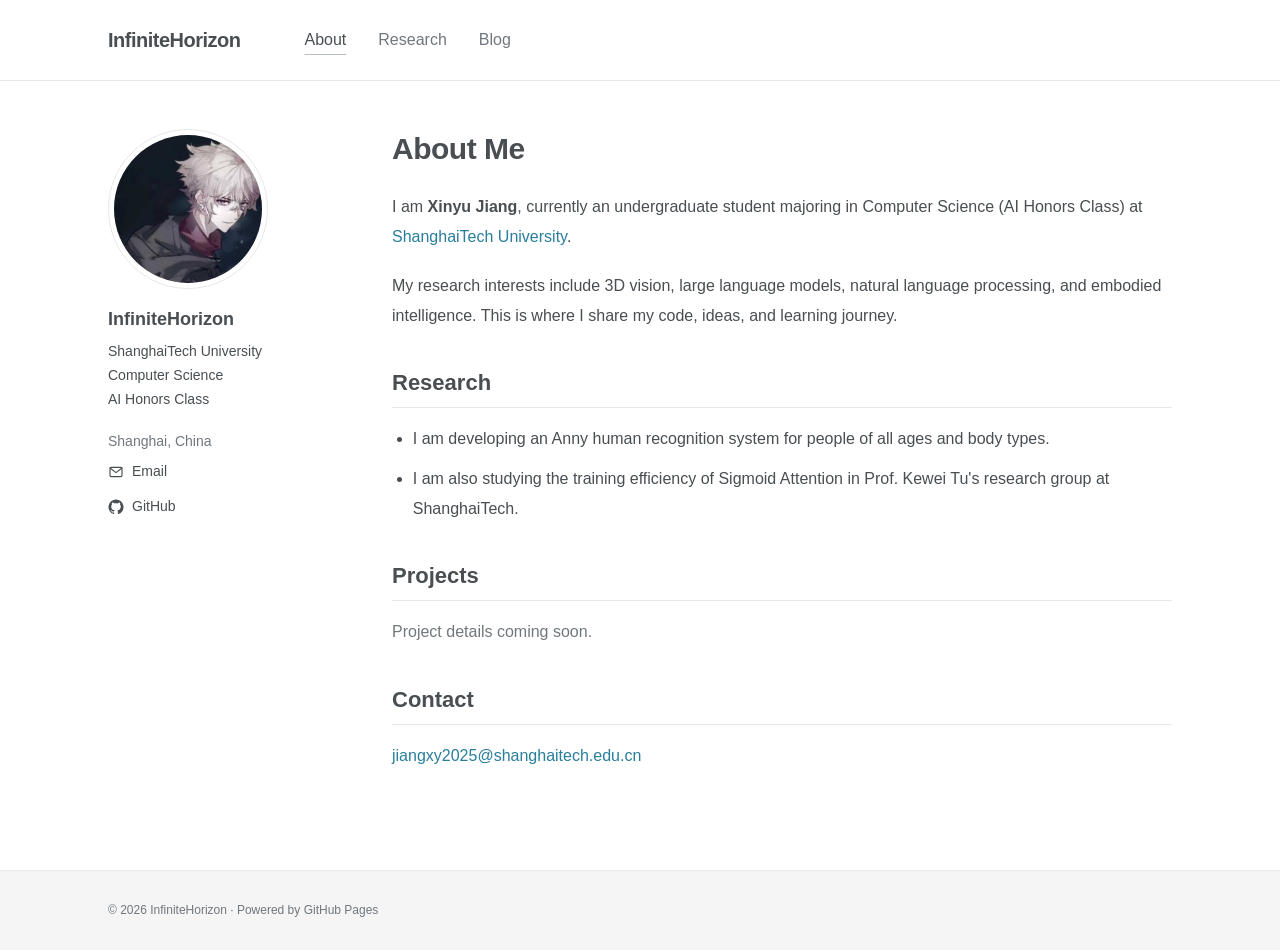
==== commit 0a390100: "change language to English and add icons for email and github" ====
--- a/index.html
+++ b/index.html
@@ -1,18 +1,18 @@
 <!DOCTYPE html>
-<html lang="zh-CN">
+<html lang="en">
 <head>
   <meta charset="UTF-8" />
   <meta name="viewport" content="width=device-width, initial-scale=1.0" />
-  <title>InfiniteHorizon · 个人主页</title>
-  <meta name="description" content="InfiniteHorizon，上海科技大学计算机专业本科生。研究兴趣包括 3D 视觉、大语言模型、自然语言处理与具身智能。" />
+  <title>InfiniteHorizon - Personal Page</title>
+  <meta name="description" content="InfiniteHorizon, an undergraduate student at ShanghaiTech University" />
   <meta name="theme-color" content="#ffffff" />
   <link rel="icon" type="image/png" href="assets/images/favicon.png" />
   <link rel="stylesheet" href="css/style.css" />
 </head>
 <body>
-  <a class="skip-link" href="#main">跳转到正文</a>
+  <a class="skip-link" href="#main">Skip to main content</a>
   <header class="masthead">
-    <nav class="navigation" aria-label="主导航">
+    <nav class="navigation" aria-label="Main navigation">
       <a class="site-title" href="./">InfiniteHorizon</a>
       <ul class="nav-links">
         <li><a href="./" aria-current="page">About</a></li>
@@ -22,35 +22,35 @@
     </nav>
   </header>
   <main class="page-layout" id="main">
-    <aside class="profile" aria-label="个人信息">
-      <img class="profile-avatar" src="assets/images/icon.jpg" alt="InfiniteHorizon 的头像" width="160" height="160" />
+    <aside class="profile" aria-label="Personal information">
+      <img class="profile-avatar" src="assets/images/icon.jpg" alt="InfiniteHorizon's avatar" width="160" height="160" />
       <div class="profile-info">
         <h2 class="profile-name">InfiniteHorizon</h2>
-        <p class="profile-bio">上海科技大学<br />计算机专业 · 人工智能荣誉班<br />本科二年级</p>
+        <p class="profile-bio">ShanghaiTech University<br />Computer Science<br />AI Honors Class</p>
         <ul class="profile-links">
-          <li class="profile-location">中国 · 上海</li>
-          <li><a href="mailto:jiangxy2025@shanghaitech.edu.cn">Email</a></li>
-          <li><a href="https://github.com/InfiniteHorizon0524" target="_blank" rel="noopener noreferrer">GitHub</a></li>
+          <li class="profile-location">Shanghai, China</li>
+          <li><a href="mailto:jiangxy2025@shanghaitech.edu.cn"><svg class="profile-icon" viewBox="0 0 24 24" width="16" height="16" fill="none" stroke="currentColor" stroke-width="1.7" stroke-linecap="round" stroke-linejoin="round" aria-hidden="true" focusable="false"><rect x="3" y="5" width="18" height="14" rx="2" /><path d="m3 6 9 7 9-7" /></svg><span>Email</span></a></li>
+          <li><a href="https://github.com/InfiniteHorizon0524" target="_blank" rel="noopener noreferrer"><svg class="profile-icon" viewBox="0 0 24 24" width="16" height="16" fill="currentColor" aria-hidden="true" focusable="false"><path d="M12 .75a11.25 11.25 0 0 0-3.558 21.923c.563.104.768-.244.768-.542 0-.267-.01-.974-.015-1.912-3.13.68-3.791-1.508-3.791-1.508-.512-1.3-1.25-1.646-1.25-1.646-1.022-.699.077-.685.077-.685 1.13.08 1.725 1.16 1.725 1.16 1.005 1.722 2.637 1.225 3.28.937.102-.729.393-1.225.715-1.507-2.498-.284-5.124-1.25-5.124-5.562 0-1.229.44-2.234 1.16-3.022-.116-.284-.503-1.429.11-2.978 0 0 .945-.303 3.094 1.154A10.79 10.79 0 0 1 12 6.194c.956.005 1.919.129 2.818.379 2.148-1.457 3.09-1.154 3.09-1.154.615 1.55.228 2.694.112 2.978.722.788 1.158 1.793 1.158 3.022 0 4.323-2.63 5.275-5.136 5.553.404.348.764 1.034.764 2.084 0 1.504-.014 2.718-.014 3.087 0 .3.202.651.774.54A11.252 11.252 0 0 0 12 .75Z" /></svg><span>GitHub</span></a></li>
         </ul>
       </div>
     </aside>
     <article class="page-content" id="home">
       <h1>About Me</h1>
-      <p>我是 <strong>InfiniteHorizon</strong>，<a href="https://www.shanghaitech.edu.cn/">上海科技大学</a>计算机专业（人工智能荣誉班）大二在读。</p>
-      <p>我的研究兴趣包括 3D 视觉、大语言模型、自然语言处理以及具身智能。这里记录我的代码、想法与成长。</p>
+      <p>I am <strong>Xinyu Jiang</strong>, currently an undergraduate student majoring in Computer Science (AI Honors Class) at <a href="https://www.shanghaitech.edu.cn/">ShanghaiTech University</a>.</p>
+      <p>My research interests include 3D vision, large language models, natural language processing, and embodied intelligence. This is where I share my code, ideas, and learning journey.</p>
       <section id="research" aria-labelledby="research-title">
-        <h2 id="research-title">研究方向</h2>
+        <h2 id="research-title">Research</h2>
         <ul class="research-list">
-          <li>目前正在开发面向全年龄段、全体型的 Anny 人体识别器。</li>
-          <li>在校内屠可伟课题组参与研究 Sigmoid Attention 的训练效率。</li>
+          <li>I am developing an Anny human recognition system for people of all ages and body types.</li>
+          <li>I am also studying the training efficiency of Sigmoid Attention in Prof. Kewei Tu's research group at ShanghaiTech.</li>
         </ul>
       </section>
       <section id="projects" aria-labelledby="projects-title">
-        <h2 id="projects-title">项目</h2>
-        <p class="muted">项目内容整理中。</p>
+        <h2 id="projects-title">Projects</h2>
+        <p class="muted">Project details coming soon.</p>
       </section>
       <section id="contact" aria-labelledby="contact-title">
-        <h2 id="contact-title">联系方式</h2>
+        <h2 id="contact-title">Contact</h2>
         <p><a href="mailto:jiangxy2025@shanghaitech.edu.cn">jiangxy2025@shanghaitech.edu.cn</a></p>
       </section>
     </article>
--- a/css/style.css
+++ b/css/style.css
@@ -59,7 +59,8 @@
 .profile-bio { margin: 0 0 18px; }
 .profile-links { padding: 0; margin: 0; list-style: none; }
 .profile-links li { margin: 7px 0; }
-.profile-links a { color: var(--text); }
+.profile-links a { display: inline-flex; align-items: center; gap: 8px; color: var(--text); }
+.profile-icon { flex-shrink: 0; }
 .profile-location { color: var(--muted); }
 .page-content { min-width: 0; }
 h1 { font-size: 30px; line-height: 1.3; letter-spacing: -0.5px; margin: 0 0 24px; }
